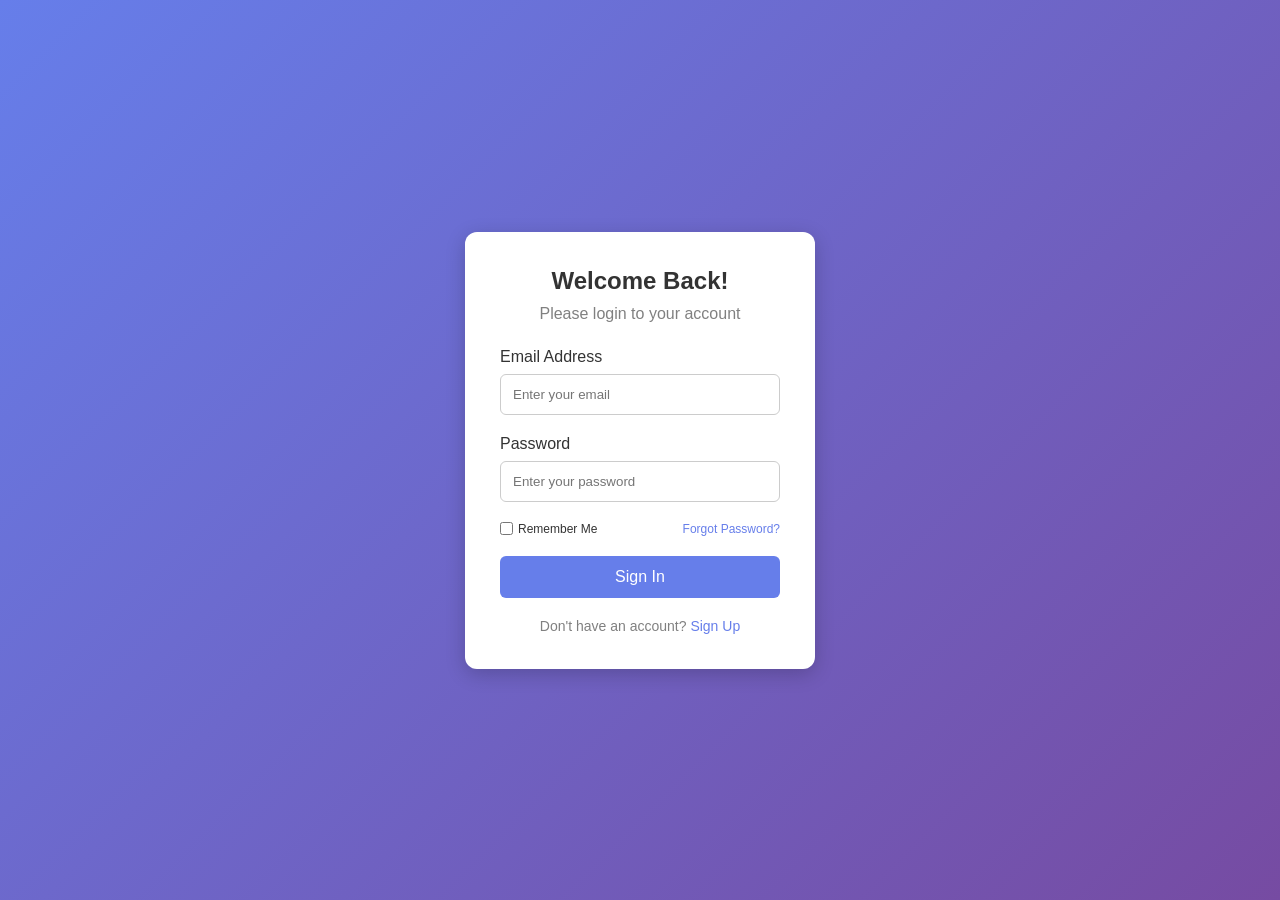
==== index.html @ f5eb136f "firstcommit" ====
<!DOCTYPE html>
<html lang="en">
<head>
    <meta charset="UTF-8">
    <meta name="viewport" content="width=device-width, initial-scale=1.0">
    <title>Document</title>
</head>
<body>
    
<!DOCTYPE html>
<html>
<head>
    <title>Sign In Form</title>
    <link rel="stylesheet" href="style.css">
</head>
<body>

    <div class="container">

        <h2>Welcome Back!</h2>
        <p>Please login to your account</p>

        <form>
            <label>Email Address</label>
            <input type="email" placeholder="Enter your email" required>

            <label>Password</label>
            <input type="password" placeholder="Enter your password" required>

            <div class="options">
                <label>
                    <input type="checkbox"> Remember Me
                </label>
                <a href="#">Forgot Password?</a>
            </div>

            <button type="submit">Sign In</button>

        </form>

        <p class="signup">
            Don't have an account?
            <a href="#">Sign Up</a>
        </p>

    </div>

</body>
</html>

</body>
</html>
---- style.css ----
* {
    margin: 0;
    padding: 0;
    box-sizing: border-box;
}

body {
    font-family: Arial, sans-serif;
    background: linear-gradient(135deg, #667eea, #764ba2);
    height: 100vh;
    display: flex;
    justify-content: center;
    align-items: center;
}

.container {
    background: white;
    width: 350px;
    padding: 35px;
    border-radius: 12px;
    box-shadow: 0 5px 20px rgba(0,0,0,0.2);
}

h2 {
    text-align: center;
    margin-bottom: 10px;
    color: #333;
}

p {
    text-align: center;
    color: gray;
    margin-bottom: 25px;
}

form label {
    display: block;
    margin-bottom: 8px;
    color: #333;
}

input[type="email"],
input[type="password"] {
    width: 100%;
    padding: 12px;
    margin-bottom: 20px;
    border: 1px solid #ccc;
    border-radius: 6px;
    outline: none;
}

input:focus {
    border-color: #667eea;
}

.options {
    display: flex;
    justify-content: space-between;
    align-items: center;
    font-size: 12px;
    margin-bottom: 20px;
}

.options label {
    display: flex;
    align-items: center;
    gap: 5px;
    margin: 0;
}

a {
    color: #667eea;
    text-decoration: none;
}

button {
    width: 100%;
    padding: 12px;
    background: #667eea;
    color: white;
    border: none;
    border-radius: 6px;
    cursor: pointer;
    font-size: 16px;
}

button:hover {
    background: #764ba2;
}

.signup {
    margin-top: 20px;
    margin-bottom: 0;
    font-size: 14px;
}
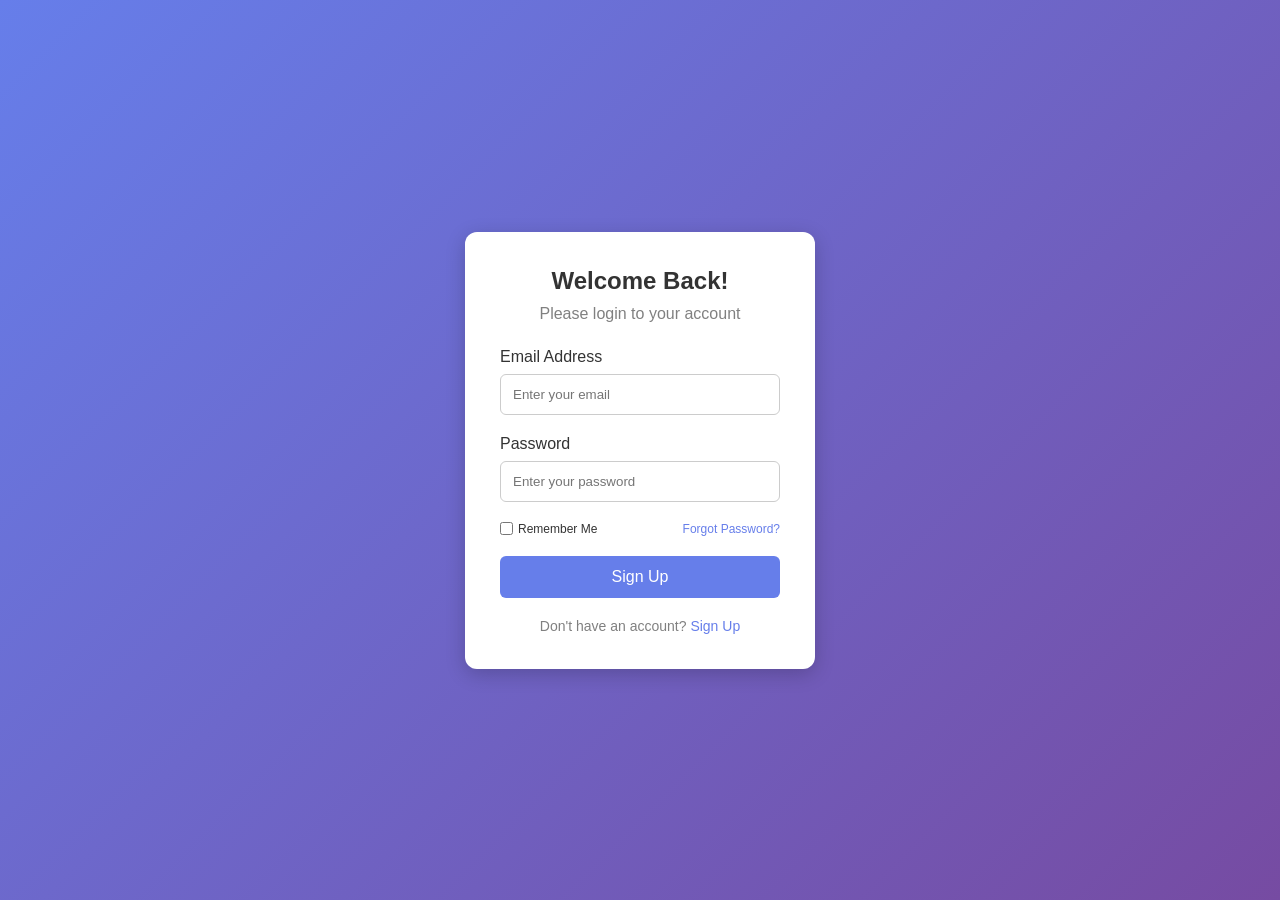
==== commit d8e12b46: "signup change" ====
--- a/index.html
+++ b/index.html
@@ -34,7 +34,7 @@
                 <a href="#">Forgot Password?</a>
             </div>
 
-            <button type="submit">Sign In</button>
+            <button type="submit">Sign Up</button>
 
         </form>
 
